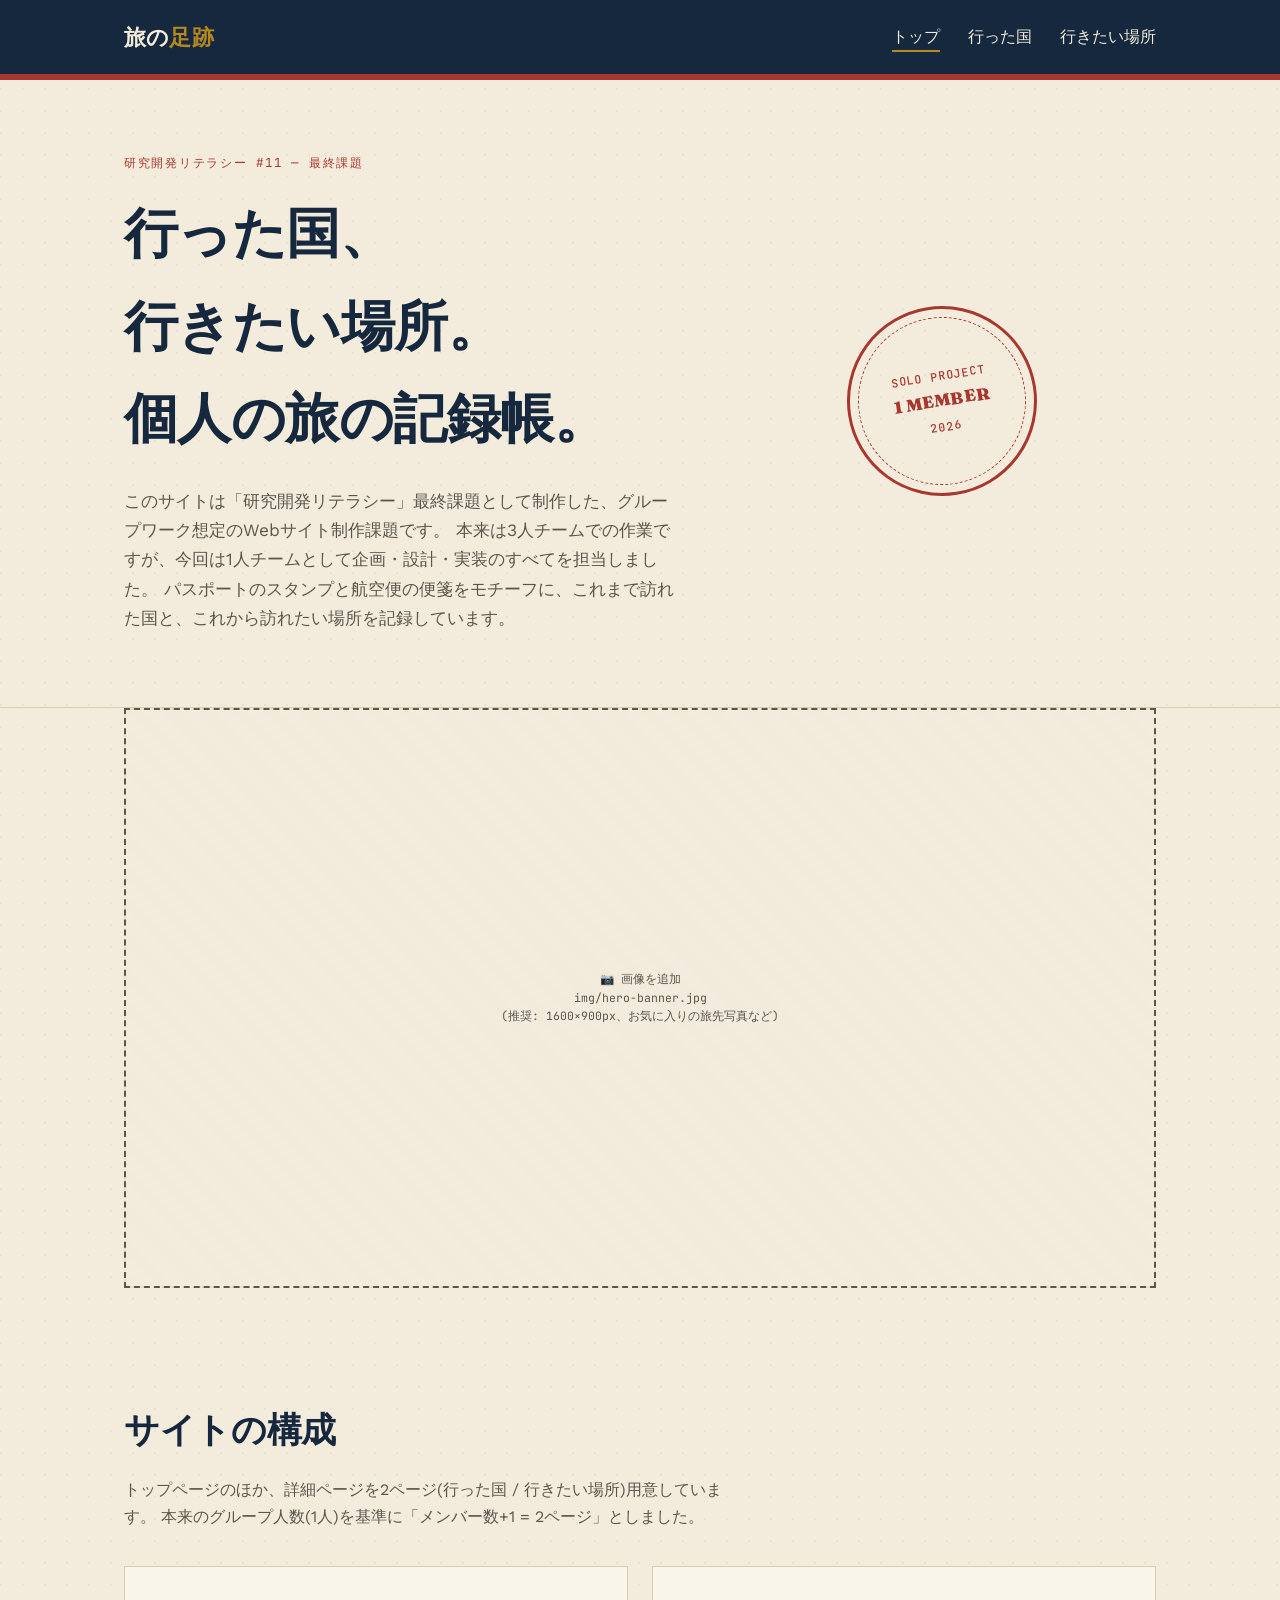
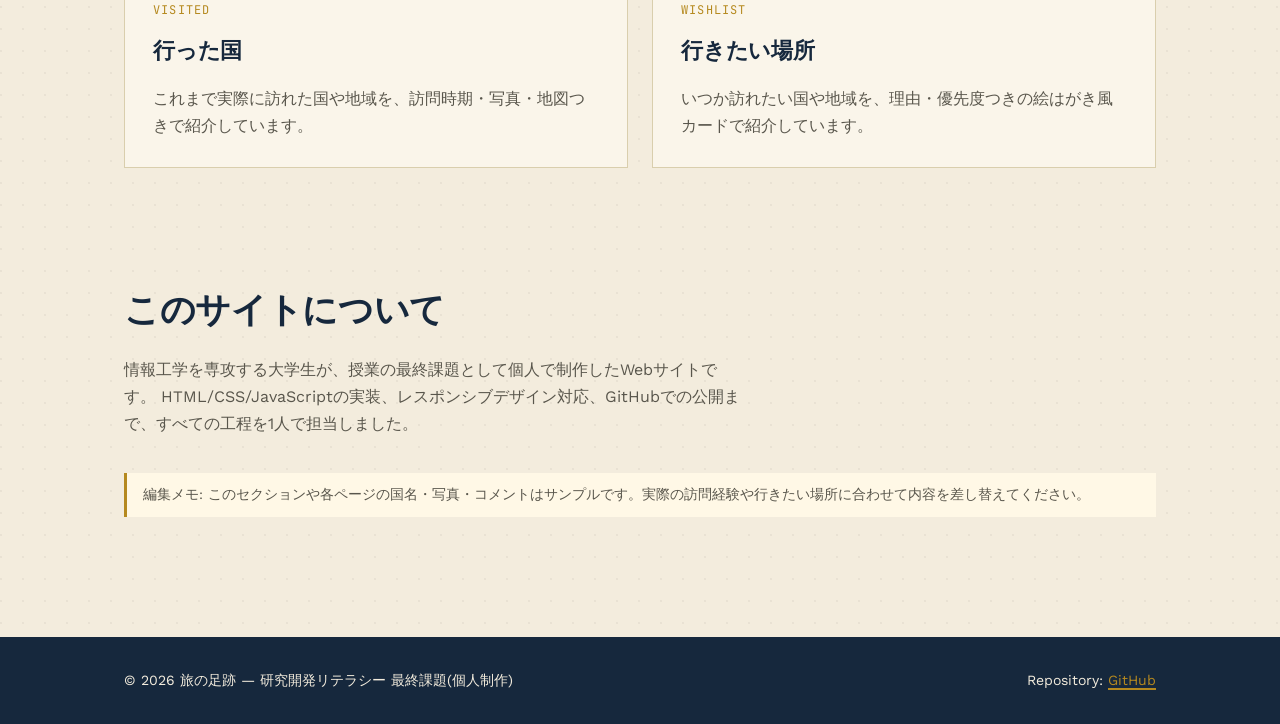
==== index.html @ e436007e "画像の挿入と、テキストの変更" ====
<!DOCTYPE html>
<html lang="ja">
<head>
<meta charset="UTF-8">
<meta name="viewport" content="width=device-width, initial-scale=1.0">
<title>旅の足跡 | Traces of Travel</title>
<meta name="description" content="行った国と、これから行きたい場所を記録する個人の旅行記録サイト。">
<link rel="stylesheet" href="css/style.css">
</head>
<body>

<header class="site-header">
  <div class="wrap">
    <a href="index.html" class="brand">旅の<span>足跡</span></a>
    <button class="nav-toggle" aria-expanded="false" aria-controls="primary-nav">メニュー ☰</button>
    <nav class="site-nav" id="primary-nav">
      <ul>
        <li><a href="index.html" aria-current="page">トップ</a></li>
        <li><a href="visited.html">行った国</a></li>
        <li><a href="wishlist.html">行きたい場所</a></li>
      </ul>
    </nav>
  </div>
</header>

<main>
  <section class="hero">
    <div class="wrap hero-grid">
      <div>
        <span class="eyebrow">研究開発リテラシー #11 — 最終課題</span>
        <h1>行った国、<br>行きたい場所。<br>個人の旅の記録帳。</h1>
        <p class="lead">
          このサイトは「研究開発リテラシー」最終課題として制作した、グループワーク想定のWebサイト制作課題です。
          本来は3人チームでの作業ですが、今回は1人チームとして企画・設計・実装のすべてを担当しました。
          パスポートのスタンプと航空便の便箋をモチーフに、これまで訪れた国と、これから訪れたい場所を記録しています。
        </p>
      </div>
      <div class="stamp">
        <div class="stamp-text">
          SOLO PROJECT<br>
          <span class="stamp-country">1 MEMBER</span>
          2026
        </div>
      </div>
    </div>
  </section>

  <section class="block" style="padding-top:0;">
    <div class="wrap">
      <div class="photo-slot wide">
        <img class="photo" src="8B1658F7-ED16-4933-ABA4-B1102F336DCC.jpg" alt="旅先の風景写真" onerror="this.parentElement.classList.add('img-missing')">
        <span class="slot-label">📷 画像を追加<br>img/hero-banner.jpg<br>(推奨: 1600×900px、お気に入りの旅先写真など)</span>
      </div>
    </div>
  </section>

  <section class="block">
    <div class="wrap">
      <h2>サイトの構成</h2>
      <p class="section-intro">
        トップページのほか、詳細ページを2ページ(行った国 / 行きたい場所)用意しています。
        本来のグループ人数(1人)を基準に「メンバー数+1 = 2ページ」としました。
      </p>
      <div class="card-links">
        <a class="nav-card" href="visited.html">
          <span class="tag">Visited</span>
          <h3>行った国</h3>
          <p>これまで実際に訪れた国や地域を、訪問時期・写真・地図つきで紹介しています。</p>
        </a>
        <a class="nav-card" href="wishlist.html">
          <span class="tag">Wishlist</span>
          <h3>行きたい場所</h3>
          <p>いつか訪れたい国や地域を、理由・優先度つきの絵はがき風カードで紹介しています。</p>
        </a>
      </div>
    </div>
  </section>

  <section class="block">
    <div class="wrap">
      <h2>このサイトについて</h2>
      <p class="section-intro">
        情報工学を専攻する大学生が、授業の最終課題として個人で制作したWebサイトです。
        HTML/CSS/JavaScriptの実装、レスポンシブデザイン対応、GitHubでの公開まで、すべての工程を1人で担当しました。
      </p>
      <div class="editable-note">
        編集メモ: このセクションや各ページの国名・写真・コメントはサンプルです。実際の訪問経験や行きたい場所に合わせて内容を差し替えてください。
      </div>
    </div>
  </section>
</main>

<footer class="site-footer">
  <div class="wrap">
    <span>&copy; 2026 旅の足跡 — 研究開発リテラシー 最終課題(個人制作)</span>
    <span>Repository: <a href="#">GitHub</a></span>
  </div>
</footer>

</body>
</html>
---- css/style.css ----
/* ===================================================================
   旅の足跡 — Design tokens
   Motif: passport stamps & airmail correspondence
=================================================================== */
@import url('https://fonts.googleapis.com/css2?family=Fraunces:opsz,wght@9..144,500;9..144,700;9..144,900&family=Work+Sans:wght@400;500;600&family=JetBrains+Mono:wght@400;500&display=swap');

:root {
  --bg: #f3ecdd;
  --bg-raised: #faf5ea;
  --ink: #23211c;
  --ink-soft: #59564c;
  --navy: #16283d;
  --navy-light: #24405c;
  --stamp: #a8382f;
  --gold: #b5891f;
  --line: #d9cead;
  --radius: 2px;
  --max-w: 1080px;
}

* { box-sizing: border-box; }

@media (prefers-reduced-motion: reduce) {
  *, *::before, *::after {
    animation-duration: 0.001ms !important;
    transition-duration: 0.001ms !important;
  }
}

html { scroll-behavior: smooth; }

body {
  margin: 0;
  background: var(--bg);
  color: var(--ink);
  font-family: 'Work Sans', sans-serif;
  font-size: 16px;
  line-height: 1.7;
  background-image:
    radial-gradient(circle at 1px 1px, rgba(35,33,28,0.05) 1px, transparent 0);
  background-size: 22px 22px;
}

h1, h2, h3 {
  font-family: 'Fraunces', serif;
  font-weight: 700;
  letter-spacing: -0.01em;
  margin: 0 0 0.4em;
  color: var(--navy);
}

a {
  color: var(--navy-light);
  text-decoration-thickness: 1.5px;
  text-underline-offset: 3px;
}
a:focus-visible, button:focus-visible, input:focus-visible {
  outline: 3px solid var(--gold);
  outline-offset: 2px;
}

.mono { font-family: 'JetBrains Mono', monospace; }

.wrap {
  max-width: var(--max-w);
  margin: 0 auto;
  padding: 0 24px;
}

/* ---------- Header / Nav ---------- */
.site-header {
  background: var(--navy);
  color: #f3ecdd;
  border-bottom: 6px solid var(--stamp);
}
.site-header .wrap {
  display: flex;
  align-items: center;
  justify-content: space-between;
  padding-top: 18px;
  padding-bottom: 18px;
}
.brand {
  font-family: 'Fraunces', serif;
  font-weight: 900;
  font-size: 1.4rem;
  color: #f3ecdd;
  text-decoration: none;
  letter-spacing: 0.01em;
}
.brand span { color: var(--gold); }

.nav-toggle {
  display: none;
  background: none;
  border: 1px solid #f3ecdd88;
  color: #f3ecdd;
  padding: 8px 12px;
  font-size: 0.95rem;
  cursor: pointer;
  border-radius: var(--radius);
}

nav.site-nav ul {
  display: flex;
  gap: 28px;
  list-style: none;
  margin: 0;
  padding: 0;
}
nav.site-nav a {
  color: #f3ecdd;
  font-weight: 500;
  font-size: 0.98rem;
  text-decoration: none;
  border-bottom: 2px solid transparent;
  padding-bottom: 4px;
}
nav.site-nav a[aria-current="page"],
nav.site-nav a:hover { border-bottom-color: var(--gold); }

@media (max-width: 720px) {
  .nav-toggle { display: inline-block; }
  nav.site-nav {
    display: none;
    width: 100%;
    border-top: 1px solid #ffffff22;
  }
  nav.site-nav.open { display: block; }
  nav.site-nav ul {
    flex-direction: column;
    gap: 0;
    padding: 10px 0;
  }
  nav.site-nav li { border-bottom: 1px solid #ffffff14; }
  nav.site-nav a { display: block; padding: 12px 4px; }
  .site-header .wrap { flex-wrap: wrap; }
}

/* ---------- Hero ---------- */
.hero {
  padding: 72px 0 56px;
  border-bottom: 1px solid var(--line);
}
.hero .eyebrow {
  font-family: 'JetBrains Mono', monospace;
  text-transform: uppercase;
  letter-spacing: 0.14em;
  font-size: 0.78rem;
  color: var(--stamp);
  display: block;
  margin-bottom: 14px;
}
.hero h1 {
  font-size: clamp(2.1rem, 5vw, 3.4rem);
  max-width: 16ch;
}
.hero p.lead {
  max-width: 56ch;
  color: var(--ink-soft);
  font-size: 1.08rem;
}
.hero-grid {
  display: grid;
  grid-template-columns: 1.3fr 1fr;
  gap: 48px;
  align-items: center;
}
@media (max-width: 780px) {
  .hero-grid { grid-template-columns: 1fr; }
}

/* ---------- Passport stamp (signature element) ---------- */
.stamp {
  width: 190px;
  height: 190px;
  border: 3px solid var(--stamp);
  border-radius: 50%;
  position: relative;
  display: flex;
  align-items: center;
  justify-content: center;
  color: var(--stamp);
  transform: rotate(-9deg);
  margin: 0 auto;
  flex-shrink: 0;
}
.stamp::before {
  content: "";
  position: absolute;
  inset: 8px;
  border: 1.5px dashed var(--stamp);
  border-radius: 50%;
}
.stamp .stamp-text {
  text-align: center;
  font-family: 'JetBrains Mono', monospace;
  text-transform: uppercase;
  letter-spacing: 0.08em;
  font-size: 0.72rem;
  line-height: 1.5;
  font-weight: 500;
}
.stamp .stamp-country {
  font-family: 'Fraunces', serif;
  font-weight: 900;
  font-size: 1.05rem;
  letter-spacing: 0.02em;
  display: block;
  margin: 4px 0;
}

/* card-embedded smaller stamp */
.stamp.small { width: 108px; height: 108px; }
.stamp.small .stamp-country { font-size: 0.82rem; }
.stamp.small .stamp-text { font-size: 0.58rem; }

/* ---------- Section shell ---------- */
section.block { padding: 56px 0; }
section.block h2 {
  font-size: clamp(1.6rem, 3.2vw, 2.2rem);
  margin-bottom: 10px;
}
.section-intro {
  color: var(--ink-soft);
  max-width: 62ch;
  margin-bottom: 36px;
}

/* ---------- Nav cards on index ---------- */
.card-links {
  display: grid;
  grid-template-columns: 1fr 1fr;
  gap: 24px;
}
@media (max-width: 720px) { .card-links { grid-template-columns: 1fr; } }

.nav-card {
  background: var(--bg-raised);
  border: 1px solid var(--line);
  padding: 28px;
  text-decoration: none;
  color: var(--ink);
  display: block;
  position: relative;
  transition: transform 0.15s ease, box-shadow 0.15s ease;
}
.nav-card:hover { transform: translateY(-3px); box-shadow: 6px 6px 0 var(--navy); }
.nav-card .tag {
  font-family: 'JetBrains Mono', monospace;
  font-size: 0.75rem;
  color: var(--gold);
  text-transform: uppercase;
  letter-spacing: 0.1em;
}
.nav-card h3 { margin-top: 8px; font-size: 1.4rem; }
.nav-card p { color: var(--ink-soft); margin-bottom: 0; }

/* ---------- 画像差し込み枠(フリー素材を後から追加する場所) ----------
   使い方: <img> の src に指定されたファイル名で img/ フォルダに画像を置くだけ。
   画像が無い間は点線枠とファイル名の案内が表示されます。 */
.photo-slot {
  position: relative;
  aspect-ratio: 4 / 3;
  overflow: hidden;
  border: 2px dashed var(--ink-soft);
  background: repeating-linear-gradient(
    45deg,
    #e9e0cc, #e9e0cc 12px,
    #f3ecdd 12px, #f3ecdd 24px
  );
}
.photo-slot img.photo {
  width: 100%;
  height: 100%;
  object-fit: cover;
  display: block;
  position: relative;
  z-index: 1;
}
.photo-slot .slot-label {
  display: none;
  position: absolute;
  inset: 0;
  z-index: 2;
  align-items: center;
  justify-content: center;
  text-align: center;
  padding: 10px;
  font-family: 'JetBrains Mono', monospace;
  font-size: 0.72rem;
  line-height: 1.6;
  color: var(--ink-soft);
  background: rgba(243, 236, 221, 0.9);
}
.photo-slot.img-missing .photo { display: none; }
.photo-slot.img-missing .slot-label { display: flex; }
.photo-slot.wide { aspect-ratio: 16 / 9; }

/* ---------- Stamp cards (visited countries) ---------- */
.stamp-grid {
  display: grid;
  grid-template-columns: repeat(auto-fill, minmax(240px, 1fr));
  gap: 28px;
}
.stamp-card {
  background: var(--bg-raised);
  border: 1px solid var(--line);
  overflow: hidden;
}
.stamp-card .card-body-row {
  padding: 20px 24px 24px;
  display: flex;
  gap: 18px;
  align-items: flex-start;
}
.stamp-card .body h3 { font-size: 1.15rem; margin-bottom: 2px; }
.stamp-card .body .date {
  font-family: 'JetBrains Mono', monospace;
  font-size: 0.78rem;
  color: var(--stamp);
  display: block;
  margin-bottom: 8px;
}
.stamp-card .body p { margin: 0; color: var(--ink-soft); font-size: 0.95rem; }
.stamp-card .coords {
  font-family: 'JetBrains Mono', monospace;
  font-size: 0.72rem;
  color: var(--ink-soft);
  display: inline-block;
  margin-top: 8px;
}

/* ---------- Airmail / postcard cards (wishlist) ---------- */
.airmail-border {
  background-image: repeating-linear-gradient(
    -45deg,
    var(--navy) 0 14px,
    #ffffff 14px 28px,
    var(--stamp) 28px 42px,
    #ffffff 42px 56px
  );
  height: 6px;
}
.postcard-grid {
  display: grid;
  grid-template-columns: repeat(auto-fill, minmax(260px, 1fr));
  gap: 28px;
}
.postcard {
  background: var(--bg-raised);
  border: 1px dashed var(--ink-soft);
  position: relative;
  overflow: hidden;
}
.postcard .airmail-border { position: relative; top: 0; left: 0; right: 0; }
.postcard-body { padding: 20px 22px 22px; }
.postcard .priority {
  font-family: 'JetBrains Mono', monospace;
  font-size: 0.7rem;
  text-transform: uppercase;
  letter-spacing: 0.1em;
  color: var(--gold);
  border: 1px solid var(--gold);
  display: inline-block;
  padding: 2px 8px;
  margin-bottom: 10px;
}
.postcard h3 { font-size: 1.2rem; margin-bottom: 6px; }
.postcard p { color: var(--ink-soft); margin: 0 0 10px; font-size: 0.95rem; }
.postcard .coords {
  font-family: 'JetBrains Mono', monospace;
  font-size: 0.72rem;
  color: var(--ink-soft);
}

/* ---------- Map ---------- */
.map-shell {
  border: 1px solid var(--line);
  background: var(--bg-raised);
  padding: 10px;
}
#map {
  height: 380px;
  width: 100%;
  filter: sepia(8%) saturate(92%);
}
.map-caption {
  font-family: 'JetBrains Mono', monospace;
  font-size: 0.75rem;
  color: var(--ink-soft);
  margin-top: 10px;
}

/* ---------- Footer ---------- */
footer.site-footer {
  background: var(--navy);
  color: #f3ecdd;
  padding: 32px 0;
  margin-top: 40px;
}
footer.site-footer .wrap {
  display: flex;
  justify-content: space-between;
  flex-wrap: wrap;
  gap: 12px;
  font-size: 0.88rem;
}
footer.site-footer a { color: var(--gold); }

.editable-note {
  border-left: 3px solid var(--gold);
  background: #fff8e6;
  padding: 10px 16px;
  font-size: 0.85rem;
  color: var(--ink-soft);
  margin: 24px 0;
}
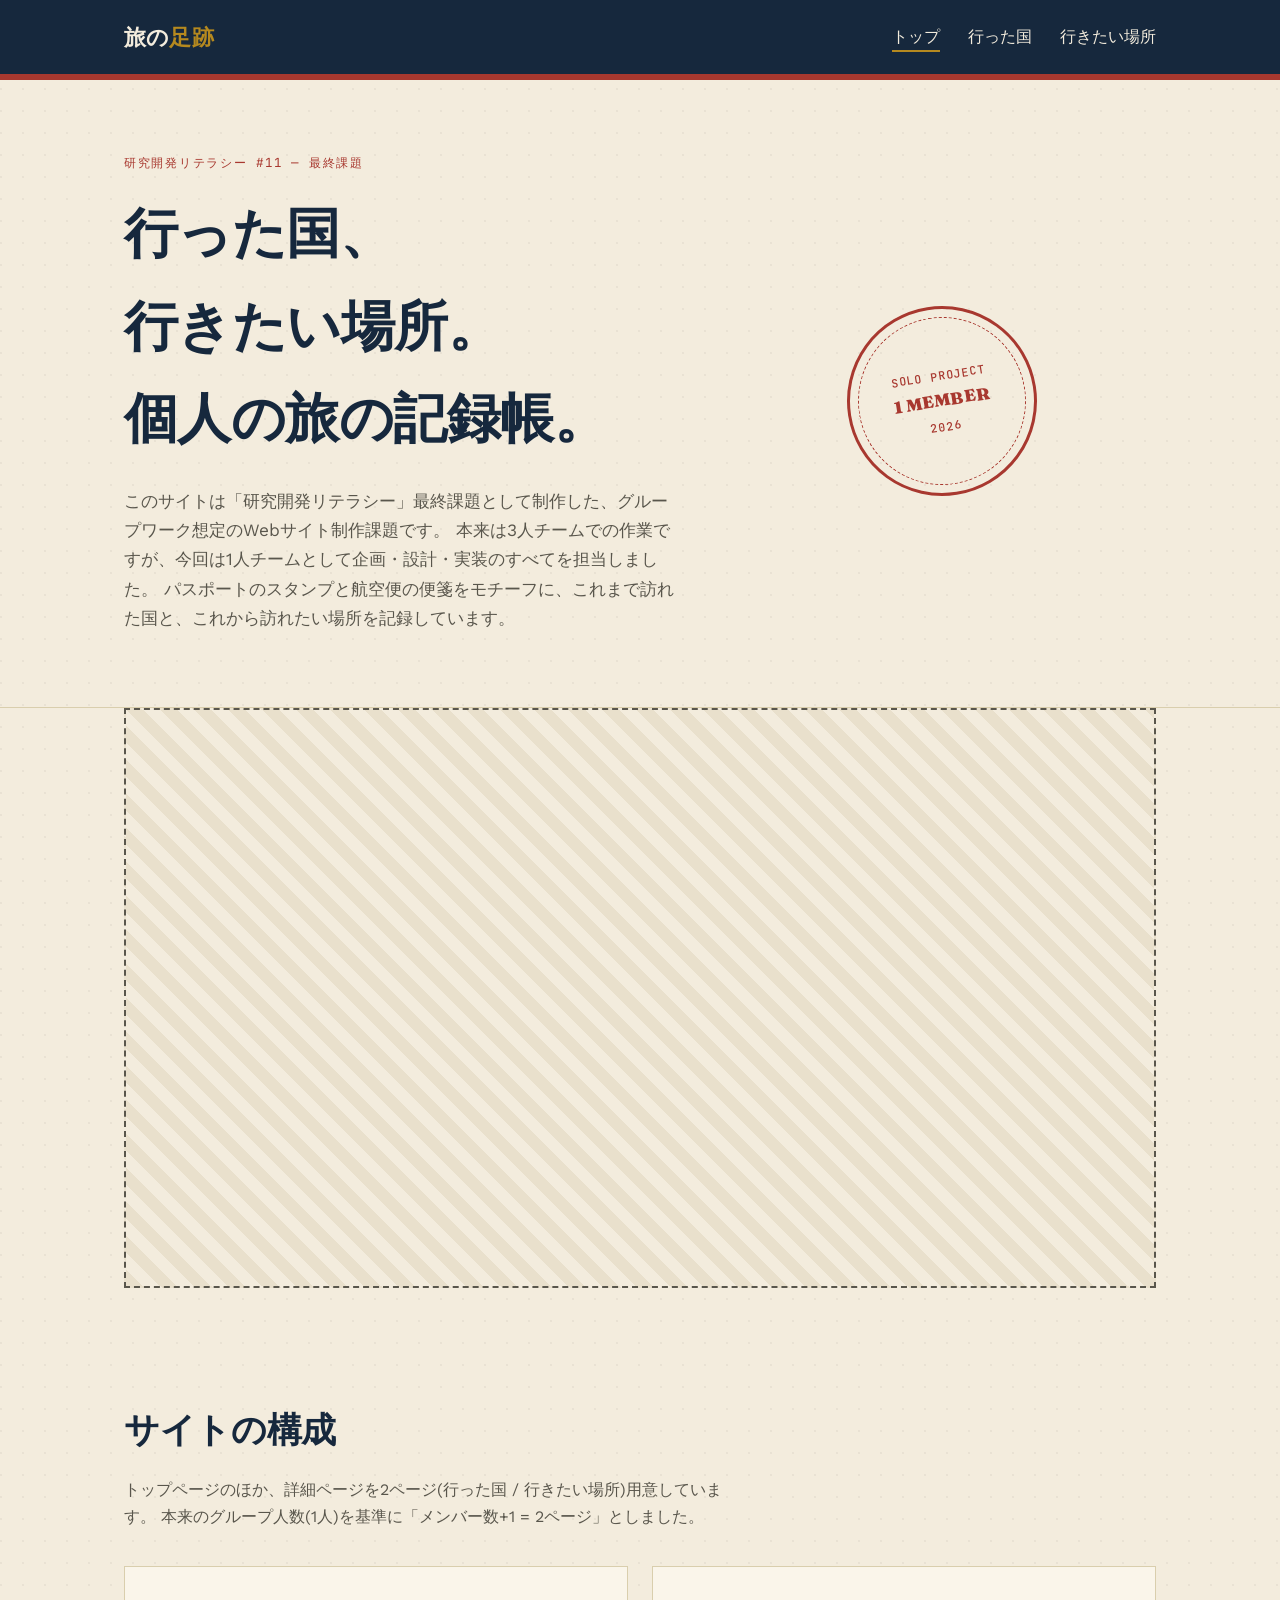
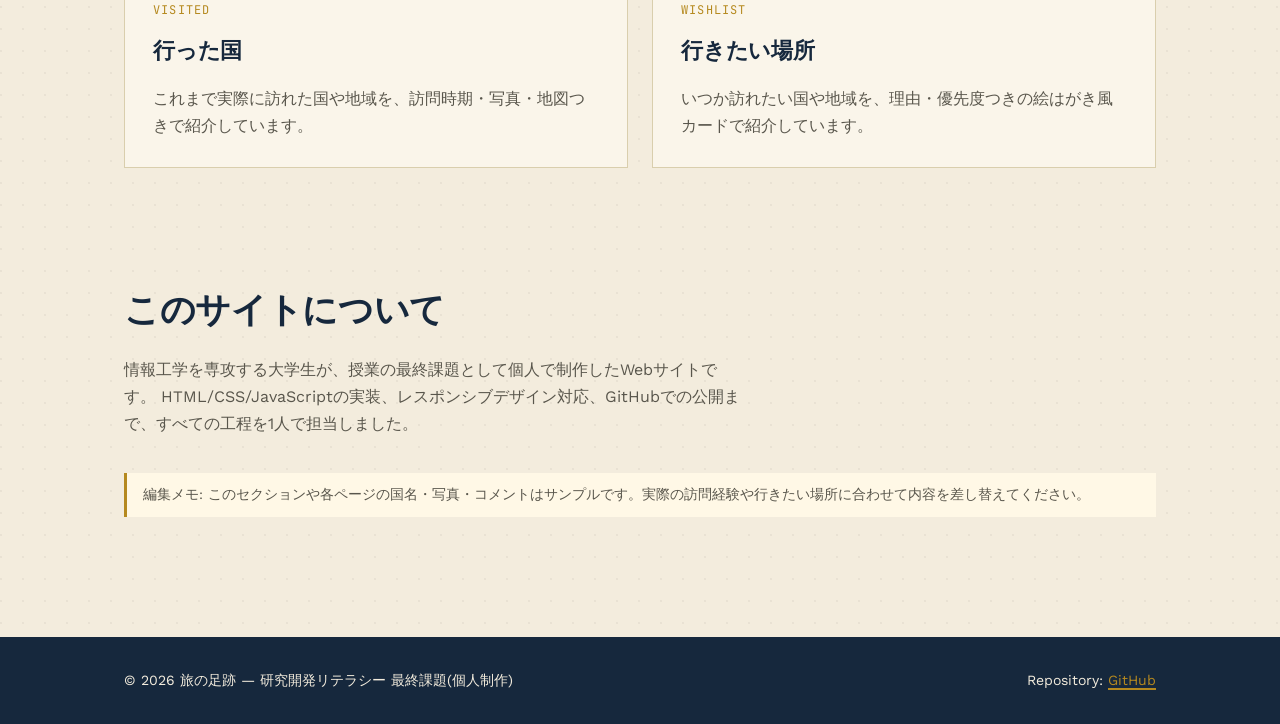
==== commit 658fda5c: "テキストの削除" ====
--- a/index.html
+++ b/index.html
@@ -49,7 +49,6 @@
     <div class="wrap">
       <div class="photo-slot wide">
         <img class="photo" src="8B1658F7-ED16-4933-ABA4-B1102F336DCC.jpg" alt="旅先の風景写真" onerror="this.parentElement.classList.add('img-missing')">
-        <span class="slot-label">📷 画像を追加<br>img/hero-banner.jpg<br>(推奨: 1600×900px、お気に入りの旅先写真など)</span>
       </div>
     </div>
   </section>
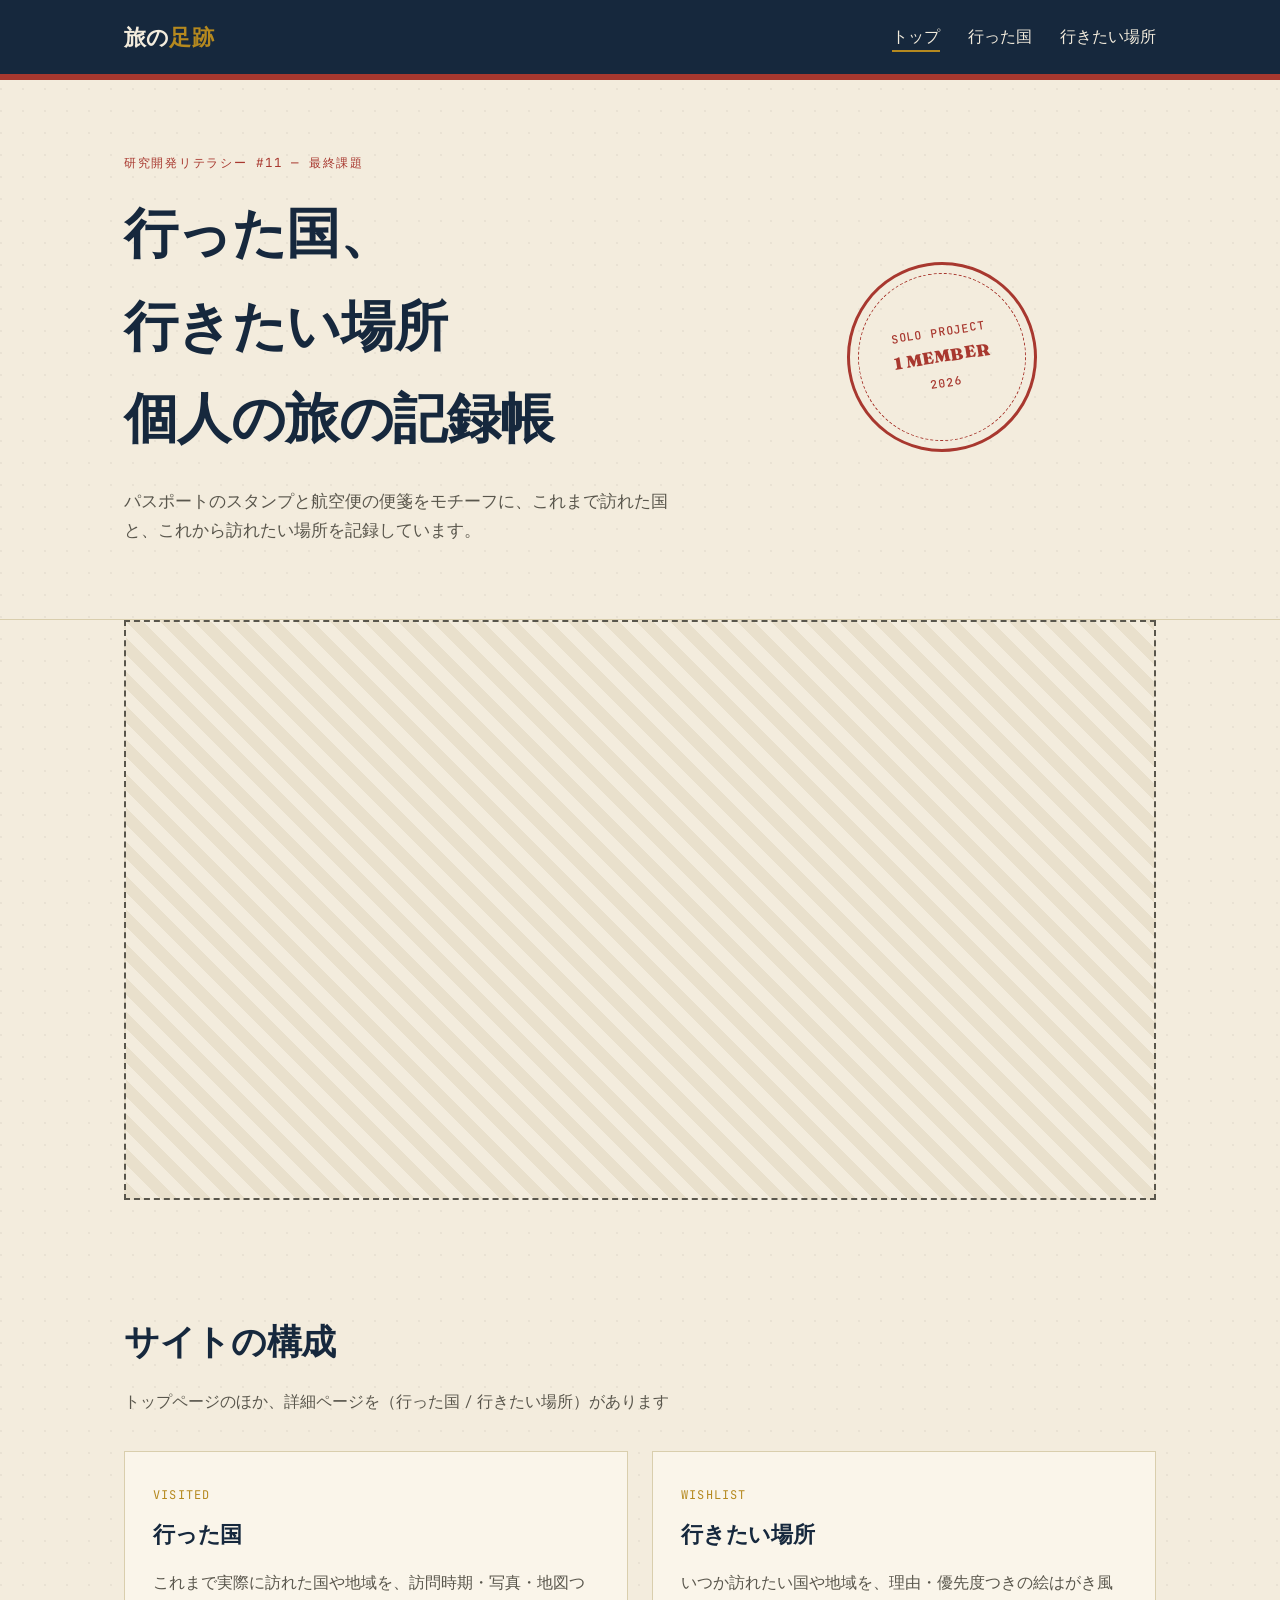
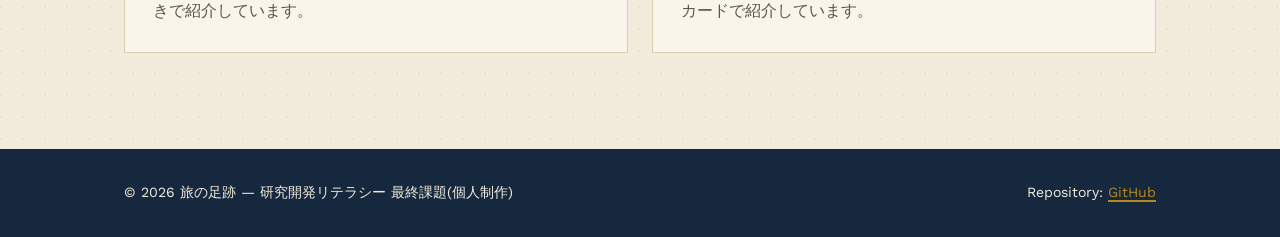
==== commit 214c02af: "画像の修正、テキストの削除、追加" ====
--- a/index.html
+++ b/index.html
@@ -28,10 +28,8 @@
     <div class="wrap hero-grid">
       <div>
         <span class="eyebrow">研究開発リテラシー #11 — 最終課題</span>
-        <h1>行った国、<br>行きたい場所。<br>個人の旅の記録帳。</h1>
+        <h1>行った国、<br>行きたい場所<br>個人の旅の記録帳</h1>
         <p class="lead">
-          このサイトは「研究開発リテラシー」最終課題として制作した、グループワーク想定のWebサイト制作課題です。
-          本来は3人チームでの作業ですが、今回は1人チームとして企画・設計・実装のすべてを担当しました。
           パスポートのスタンプと航空便の便箋をモチーフに、これまで訪れた国と、これから訪れたい場所を記録しています。
         </p>
       </div>
@@ -57,8 +55,7 @@
     <div class="wrap">
       <h2>サイトの構成</h2>
       <p class="section-intro">
-        トップページのほか、詳細ページを2ページ(行った国 / 行きたい場所)用意しています。
-        本来のグループ人数(1人)を基準に「メンバー数+1 = 2ページ」としました。
+        トップページのほか、詳細ページを（行った国 / 行きたい場所）があります
       </p>
       <div class="card-links">
         <a class="nav-card" href="visited.html">
@@ -74,19 +71,6 @@
       </div>
     </div>
   </section>
-
-  <section class="block">
-    <div class="wrap">
-      <h2>このサイトについて</h2>
-      <p class="section-intro">
-        情報工学を専攻する大学生が、授業の最終課題として個人で制作したWebサイトです。
-        HTML/CSS/JavaScriptの実装、レスポンシブデザイン対応、GitHubでの公開まで、すべての工程を1人で担当しました。
-      </p>
-      <div class="editable-note">
-        編集メモ: このセクションや各ページの国名・写真・コメントはサンプルです。実際の訪問経験や行きたい場所に合わせて内容を差し替えてください。
-      </div>
-    </div>
-  </section>
 </main>
 
 <footer class="site-footer">
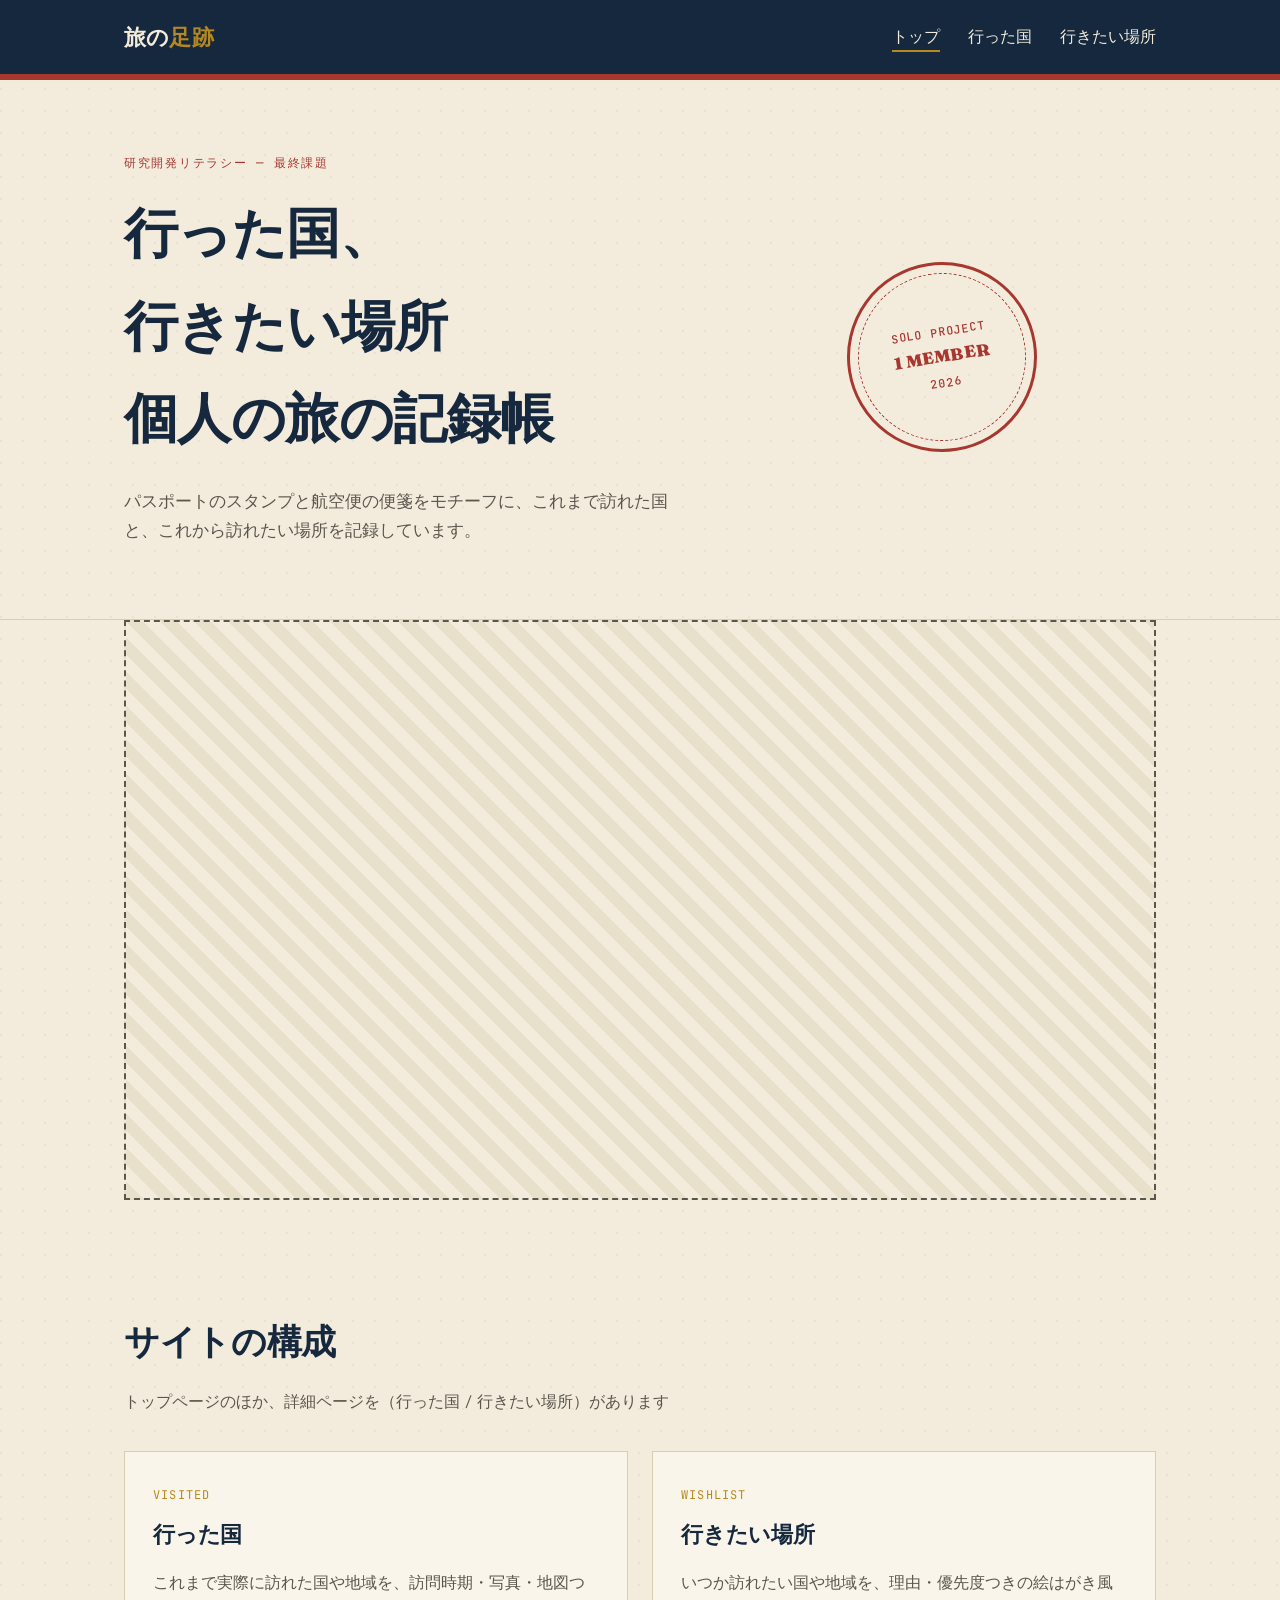
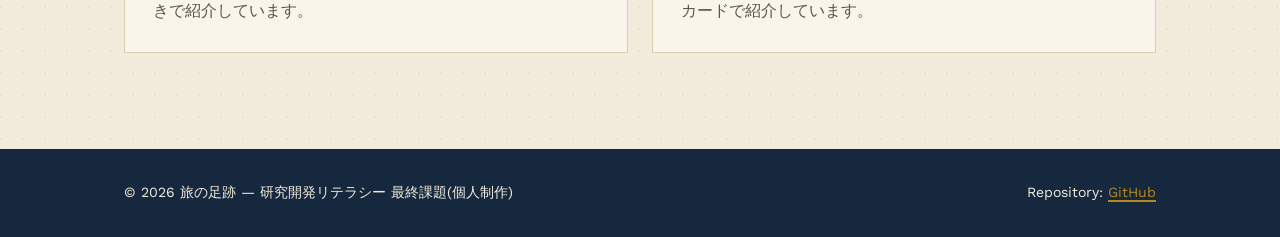
==== commit 28f08bb2: "画像の修正、テキストの削除" ====
--- a/index.html
+++ b/index.html
@@ -27,7 +27,7 @@
   <section class="hero">
     <div class="wrap hero-grid">
       <div>
-        <span class="eyebrow">研究開発リテラシー #11 — 最終課題</span>
+        <span class="eyebrow">研究開発リテラシー — 最終課題</span>
         <h1>行った国、<br>行きたい場所<br>個人の旅の記録帳</h1>
         <p class="lead">
           パスポートのスタンプと航空便の便箋をモチーフに、これまで訪れた国と、これから訪れたい場所を記録しています。
@@ -46,7 +46,7 @@
   <section class="block" style="padding-top:0;">
     <div class="wrap">
       <div class="photo-slot wide">
-        <img class="photo" src="8B1658F7-ED16-4933-ABA4-B1102F336DCC.jpg" alt="旅先の風景写真" onerror="this.parentElement.classList.add('img-missing')">
+        <img class="photo" src="hero-banner.jpg" alt="旅先の風景写真" onerror="this.parentElement.classList.add('img-missing')">
       </div>
     </div>
   </section>
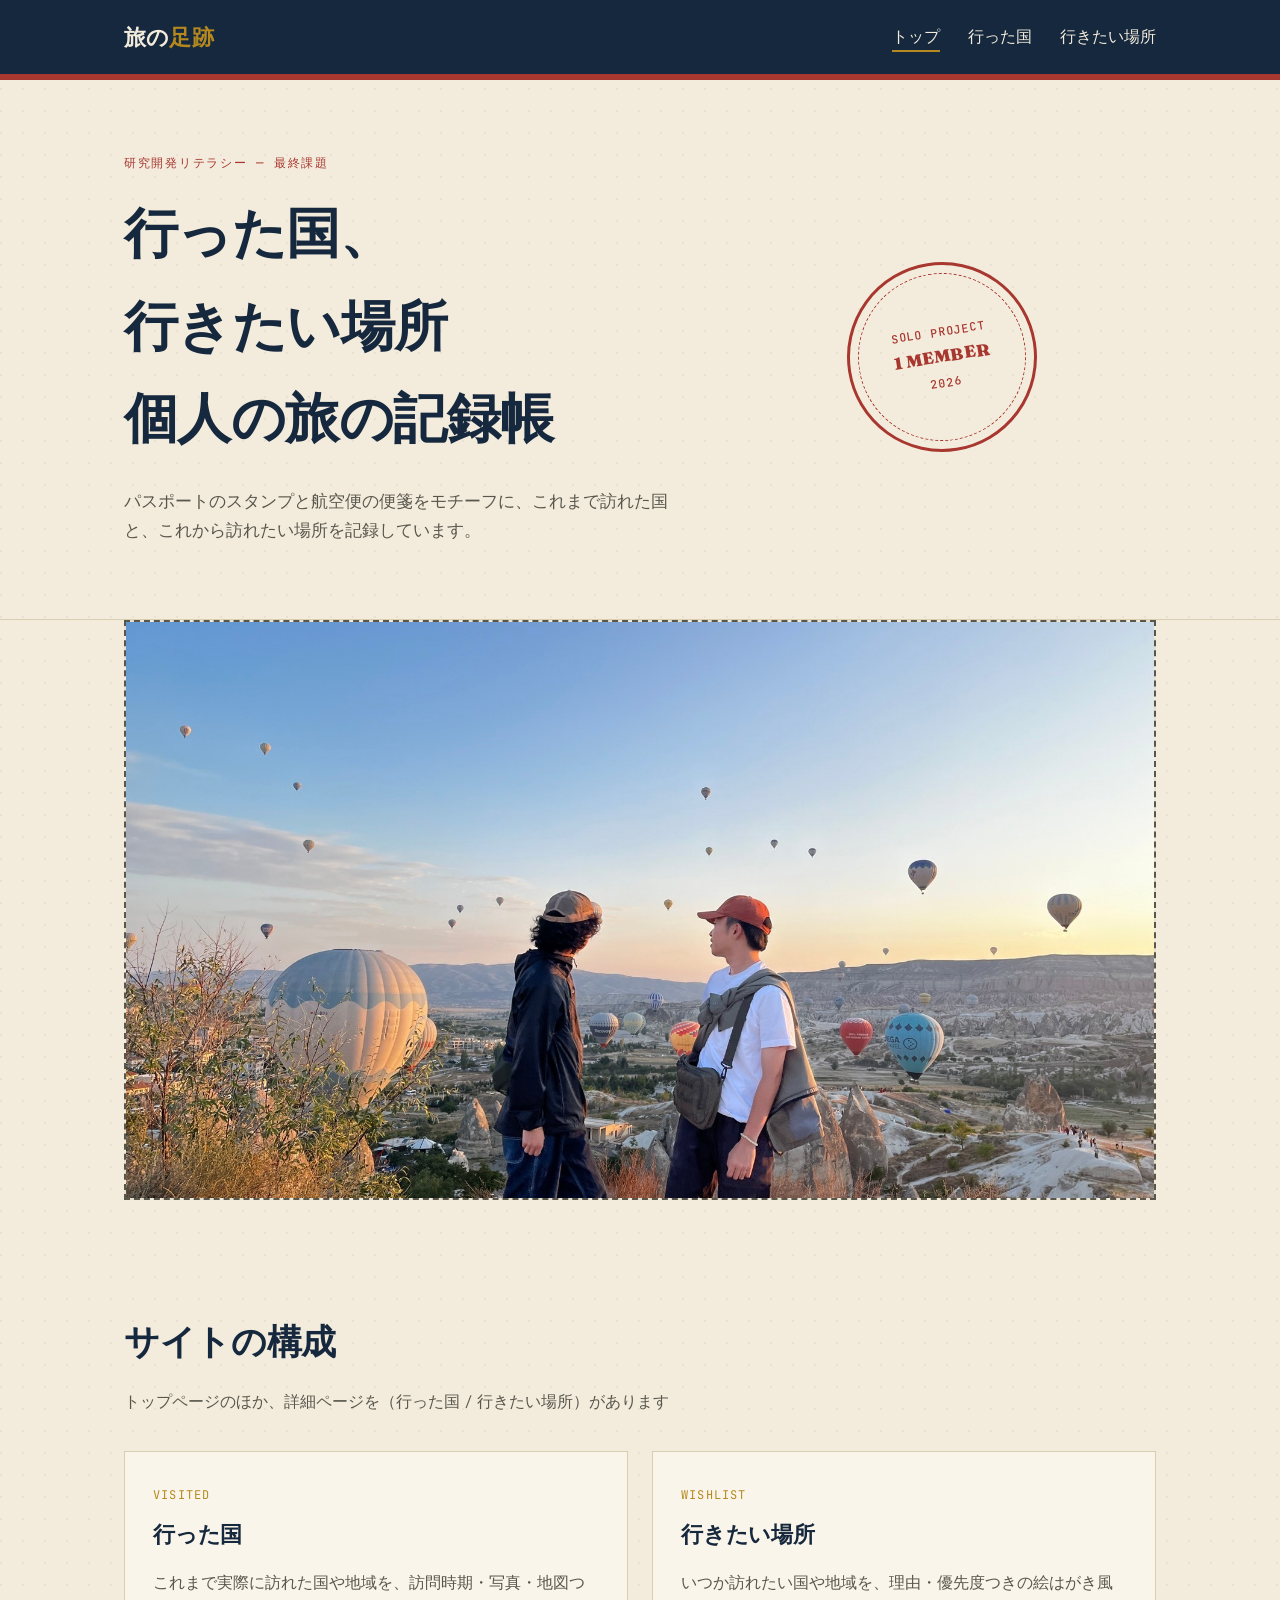
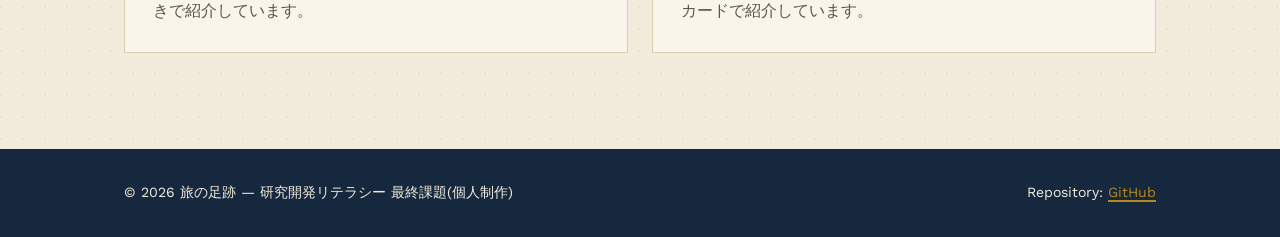
==== commit 61c47201: "あ" ====
--- a/index.html
+++ b/index.html
@@ -46,7 +46,7 @@
   <section class="block" style="padding-top:0;">
     <div class="wrap">
       <div class="photo-slot wide">
-        <img class="photo" src="hero-banner.jpg" alt="旅先の風景写真" onerror="this.parentElement.classList.add('img-missing')">
+        <img class="photo" src="img/hero-banner.jpg" alt="旅先の風景写真" onerror="this.parentElement.classList.add('img-missing')">
       </div>
     </div>
   </section>
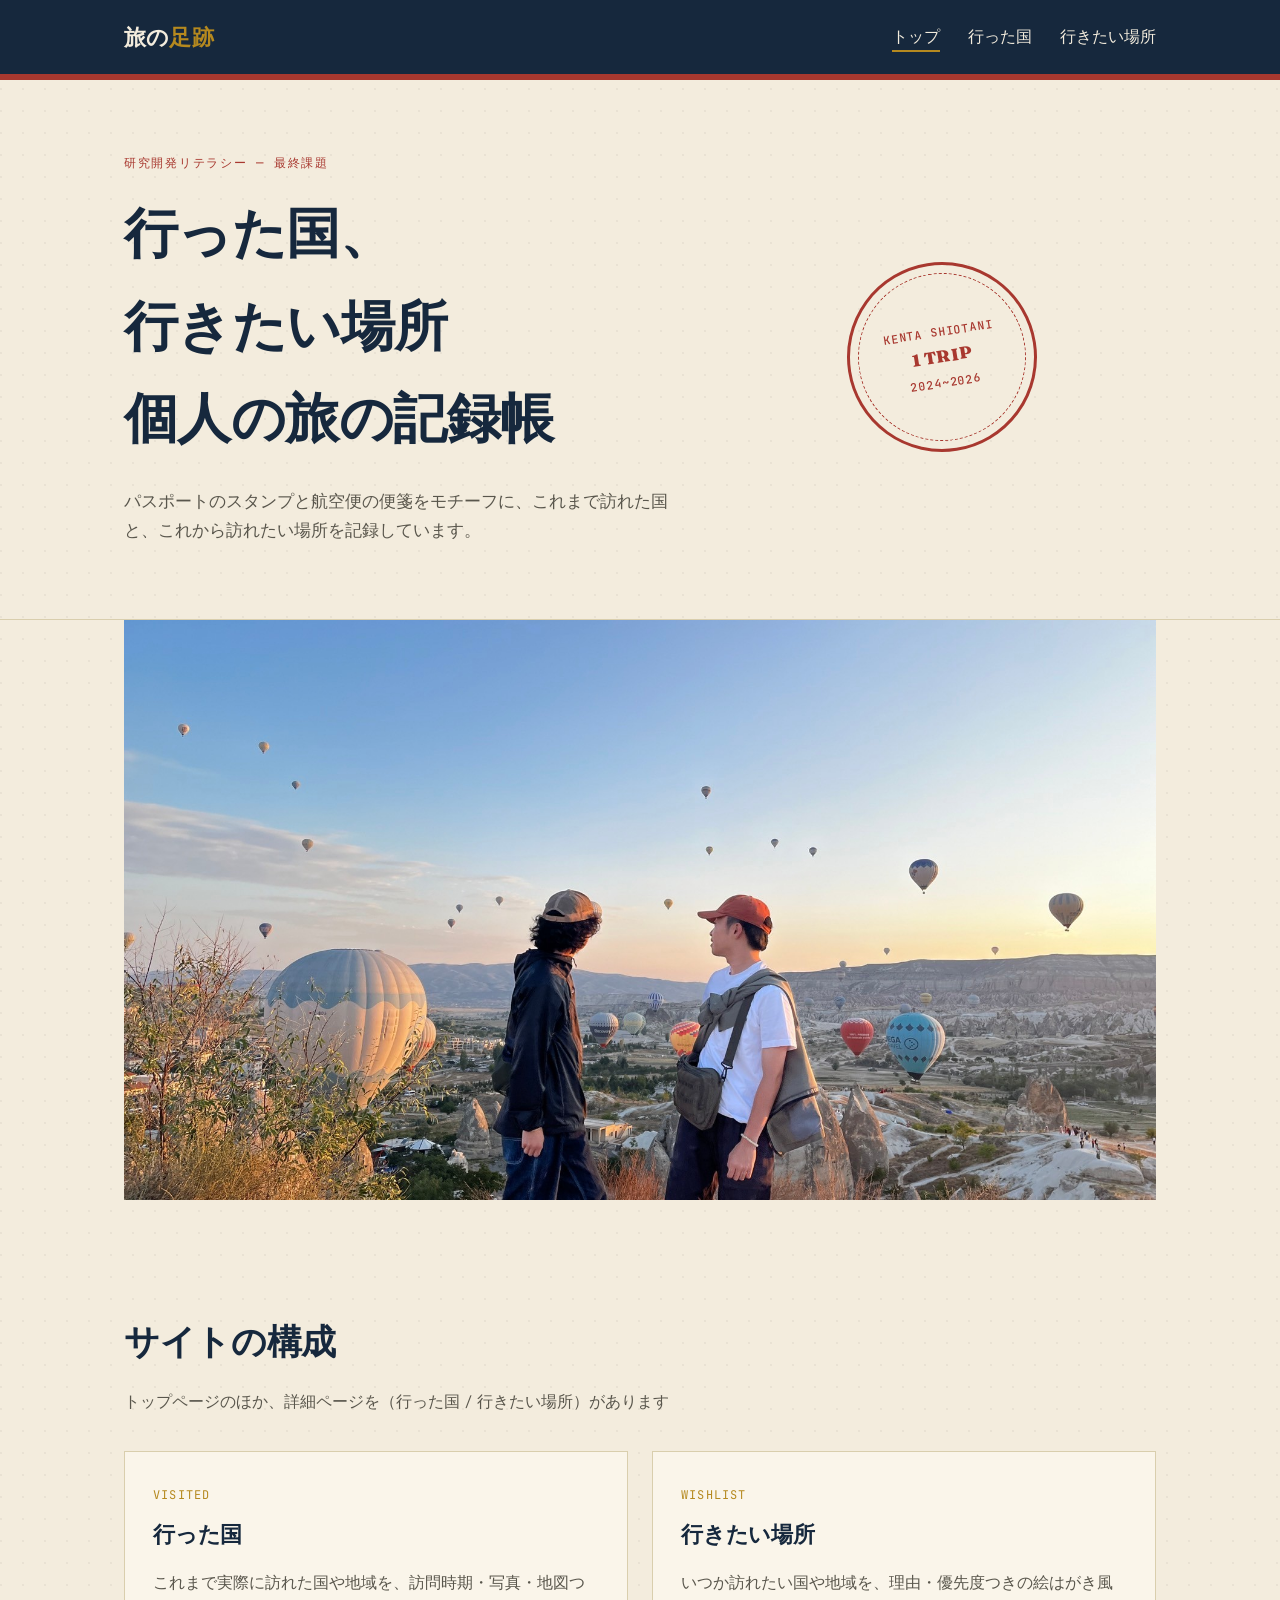
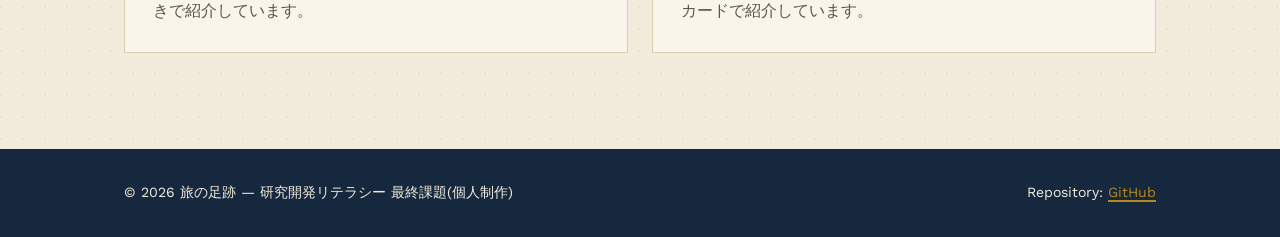
==== commit 1ab3d5c5: "色々変更" ====
--- a/index.html
+++ b/index.html
@@ -35,9 +35,9 @@
       </div>
       <div class="stamp">
         <div class="stamp-text">
-          SOLO PROJECT<br>
-          <span class="stamp-country">1 MEMBER</span>
-          2026
+          Kenta Shiotani<br>
+          <span class="stamp-country">1 Trip</span>
+          2024~2026
         </div>
       </div>
     </div>
--- a/css/style.css
+++ b/css/style.css
@@ -1,7 +1,3 @@
-/* ===================================================================
-   旅の足跡 — Design tokens
-   Motif: passport stamps & airmail correspondence
-=================================================================== */
 @import url('https://fonts.googleapis.com/css2?family=Fraunces:opsz,wght@9..144,500;9..144,700;9..144,900&family=Work+Sans:wght@400;500;600&family=JetBrains+Mono:wght@400;500&display=swap');
 
 :root {
@@ -170,7 +166,7 @@
   .hero-grid { grid-template-columns: 1fr; }
 }
 
-/* ---------- Passport stamp (signature element) ---------- */
+/* ---------- パスポートスタンプ ---------- */
 .stamp {
   width: 190px;
   height: 190px;
@@ -256,14 +252,12 @@
 .nav-card h3 { margin-top: 8px; font-size: 1.4rem; }
 .nav-card p { color: var(--ink-soft); margin-bottom: 0; }
 
-/* ---------- 画像差し込み枠(フリー素材を後から追加する場所) ----------
-   使い方: <img> の src に指定されたファイル名で img/ フォルダに画像を置くだけ。
-   画像が無い間は点線枠とファイル名の案内が表示されます。 */
+/* ---------- 画像差し込み枠 ---------- */
 .photo-slot {
   position: relative;
   aspect-ratio: 4 / 3;
   overflow: hidden;
-  border: 2px dashed var(--ink-soft);
+  border: none;
   background: repeating-linear-gradient(
     45deg,
     #e9e0cc, #e9e0cc 12px,
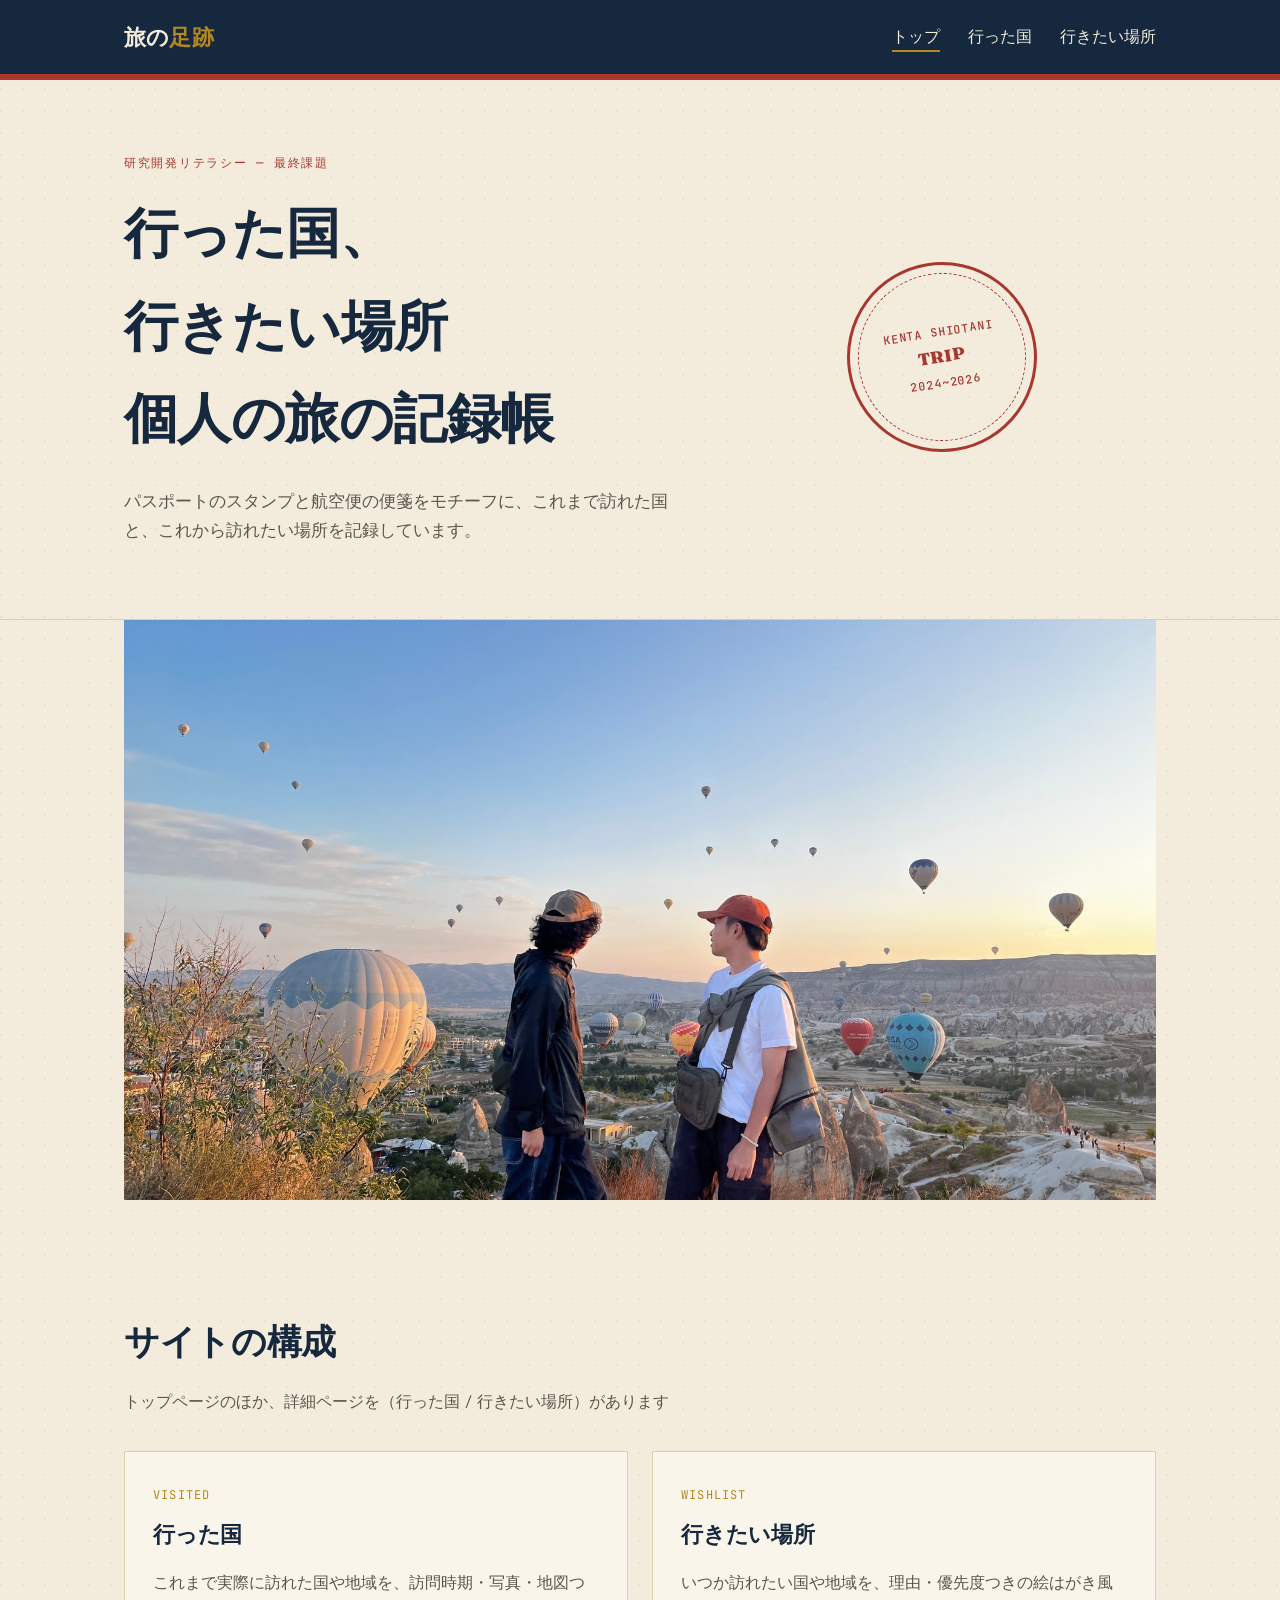
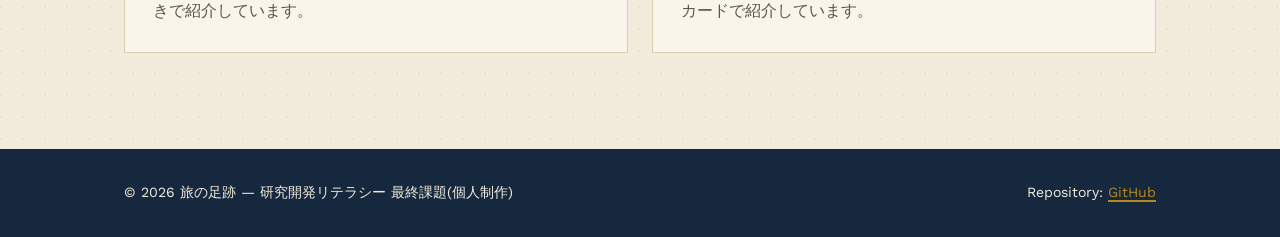
==== commit a9eedb6d: "座標の追加、テキストの編集" ====
--- a/index.html
+++ b/index.html
@@ -36,7 +36,7 @@
       <div class="stamp">
         <div class="stamp-text">
           Kenta Shiotani<br>
-          <span class="stamp-country">1 Trip</span>
+          <span class="stamp-country">Trip</span>
           2024~2026
         </div>
       </div>
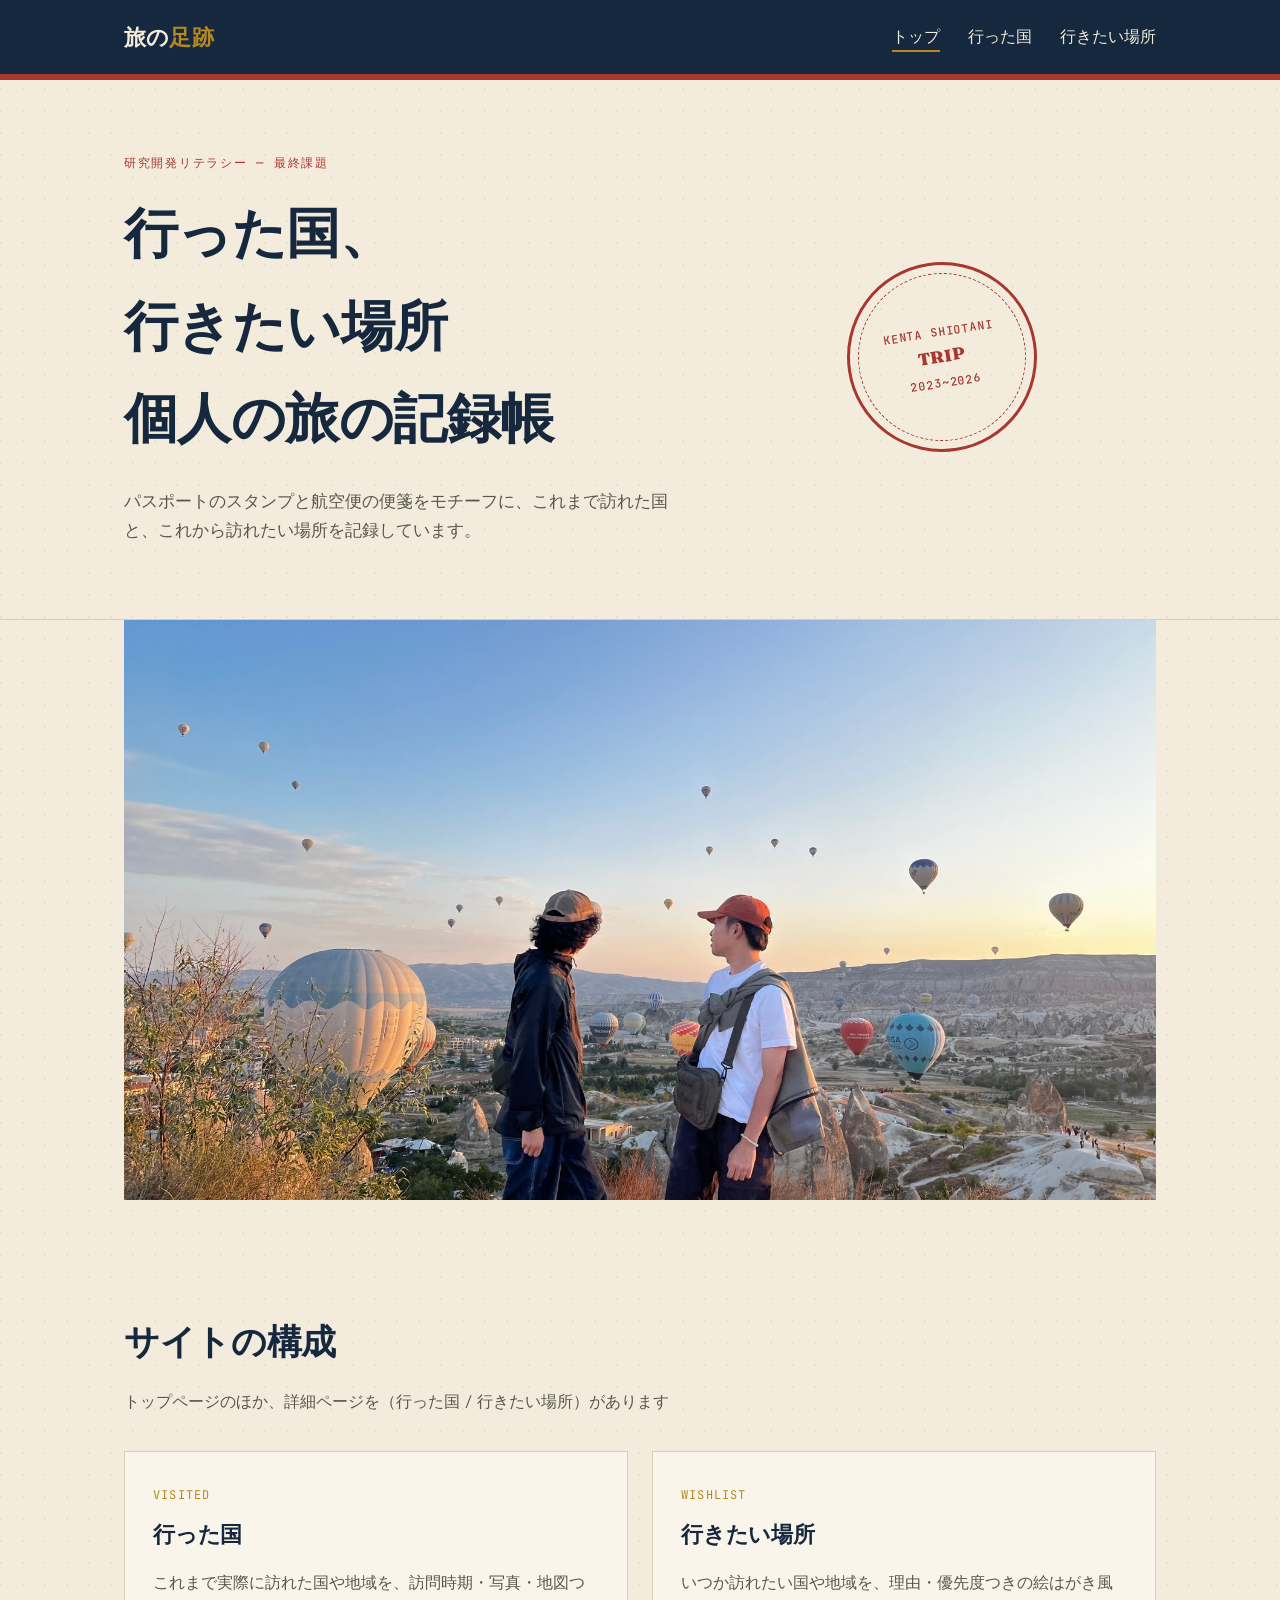
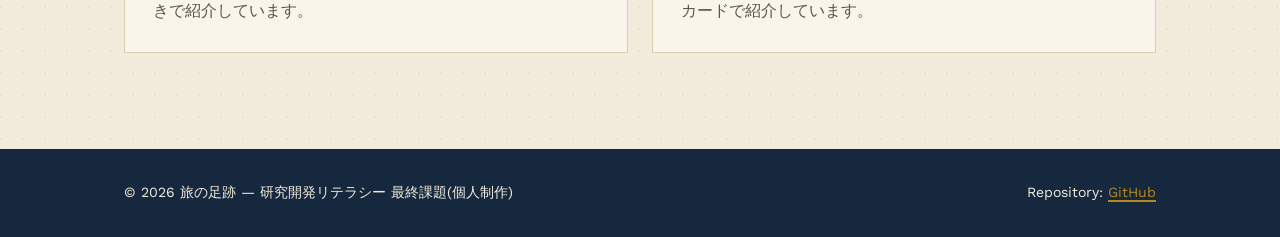
==== commit d61784eb: "画像の追加とテキスト修正" ====
--- a/index.html
+++ b/index.html
@@ -37,7 +37,7 @@
         <div class="stamp-text">
           Kenta Shiotani<br>
           <span class="stamp-country">Trip</span>
-          2024~2026
+          2023~2026
         </div>
       </div>
     </div>
